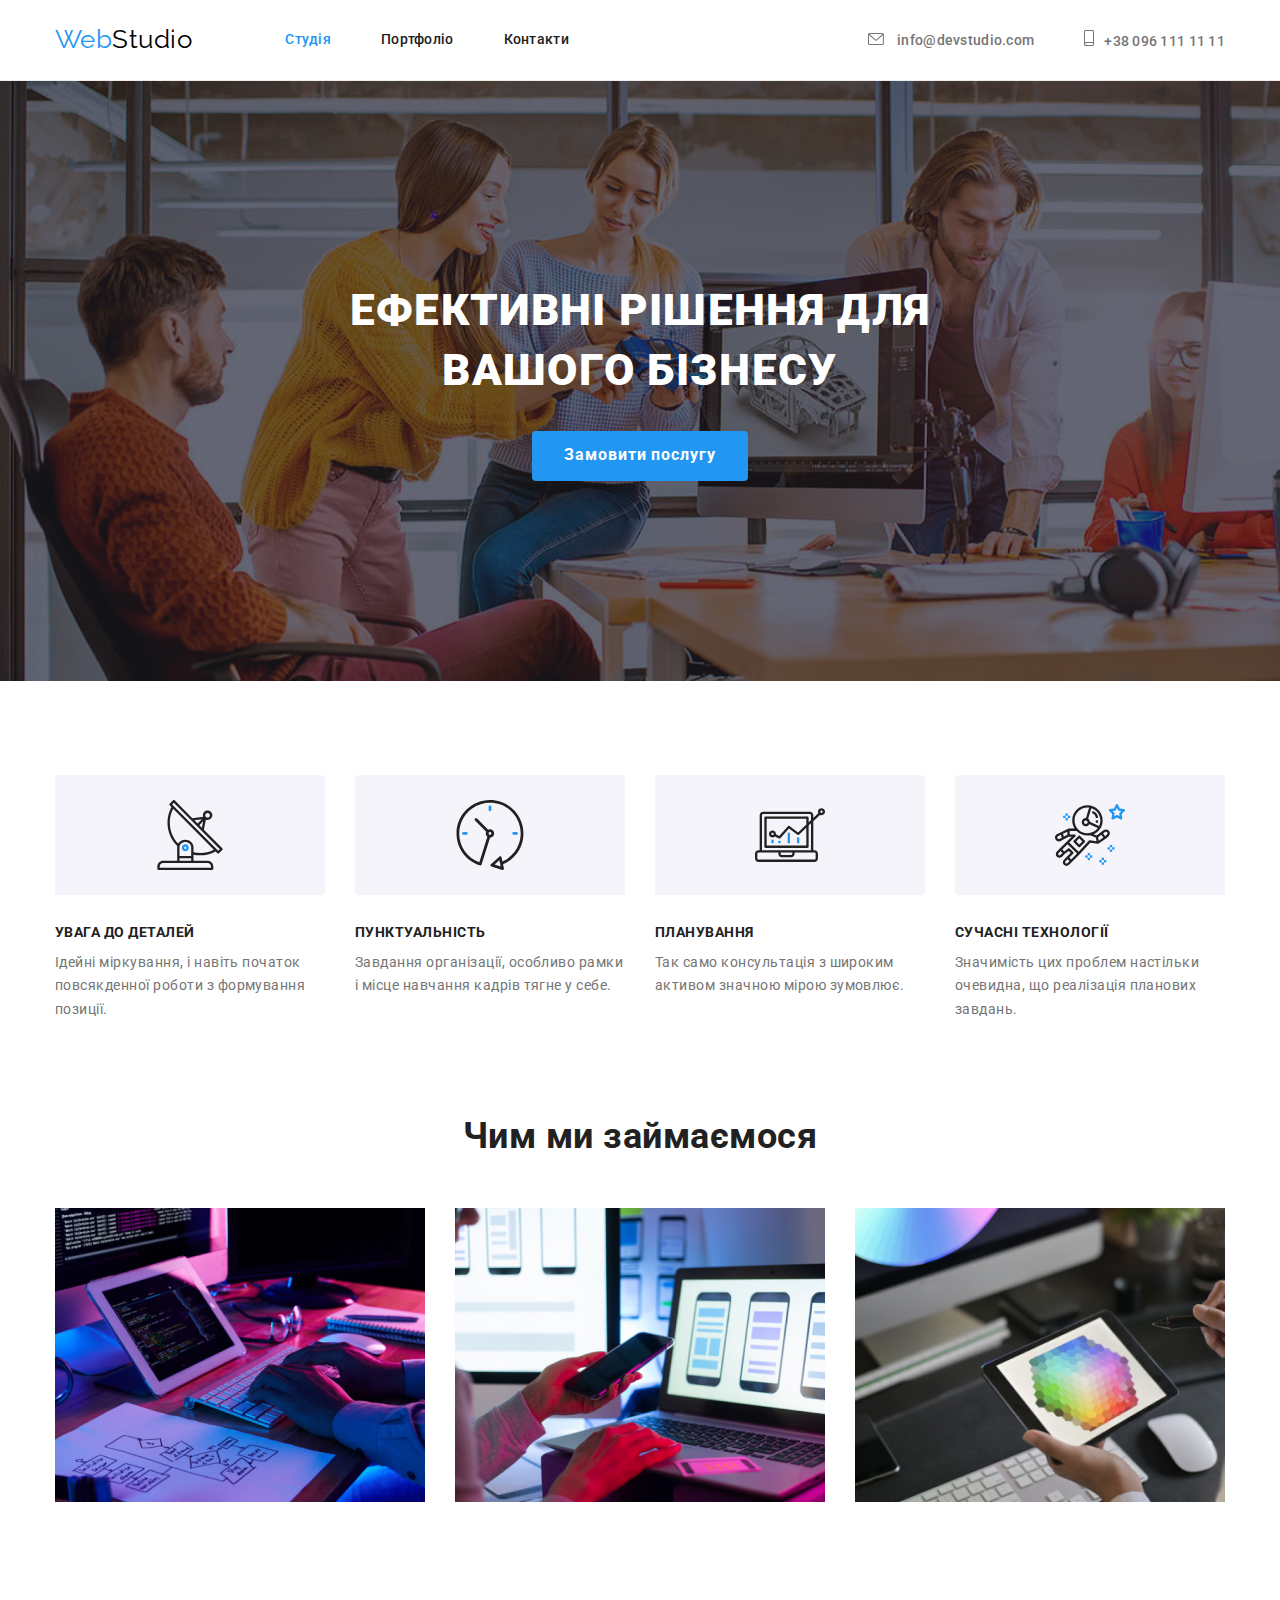
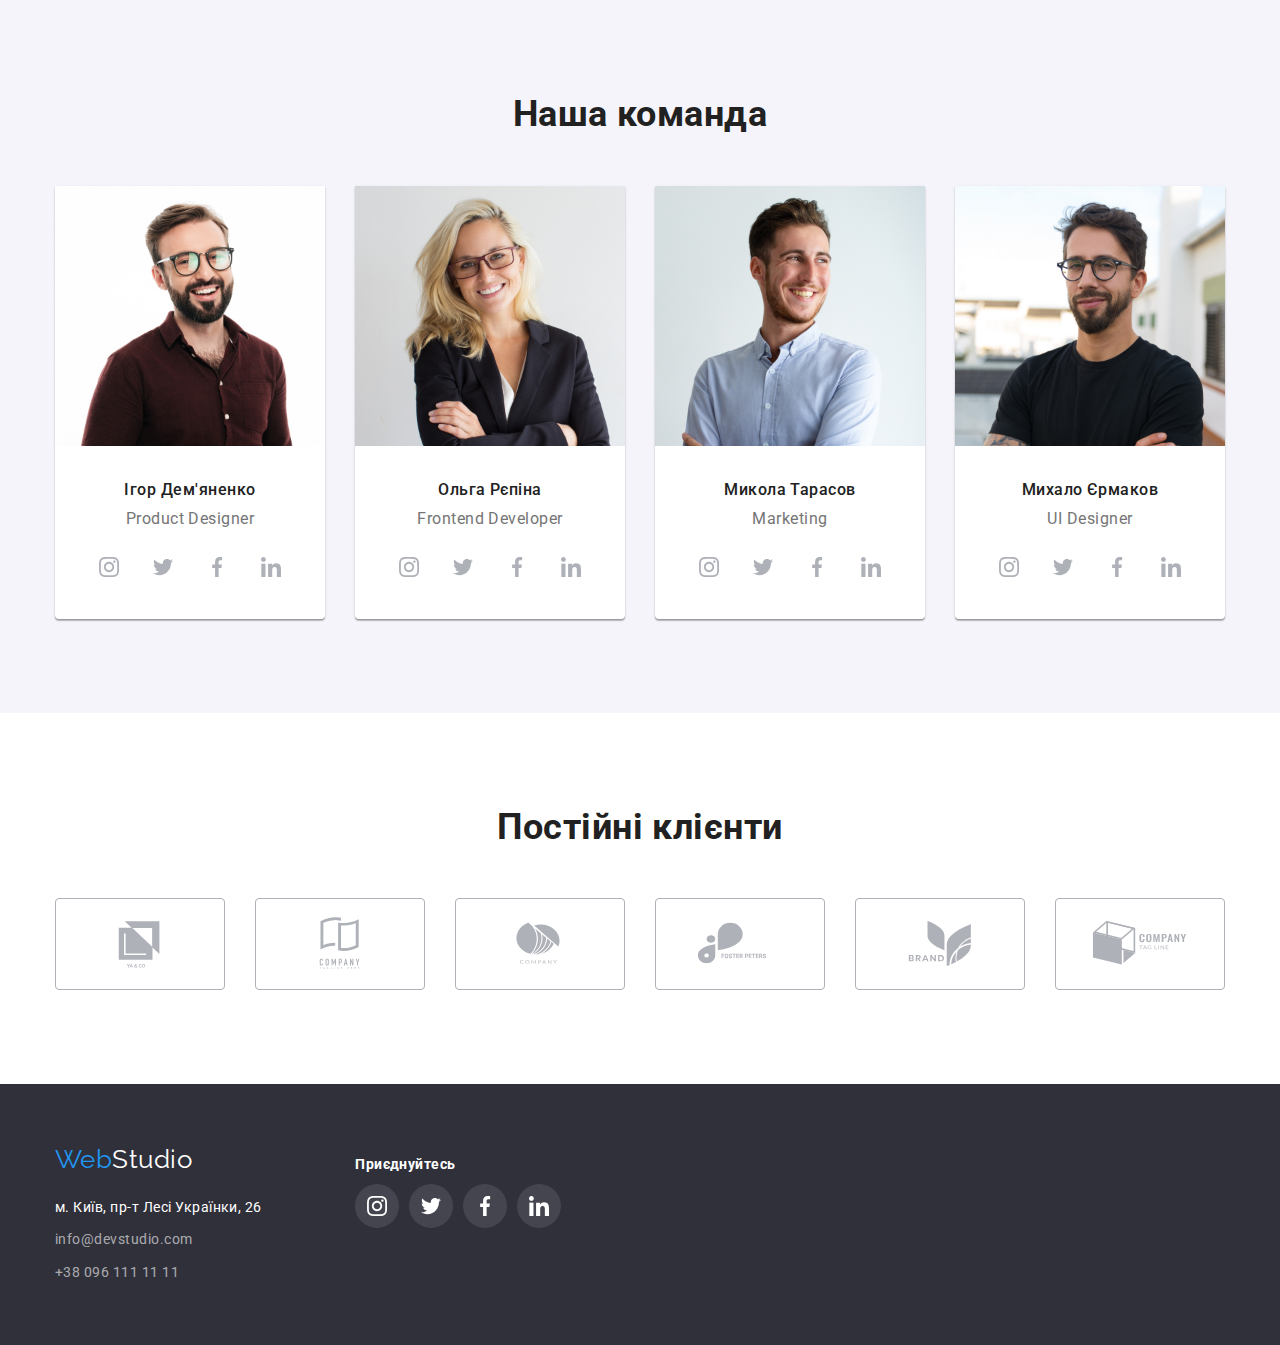
==== index.html @ cf9079a1 "1" ====
<!DOCTYPE html>
<html lang="uk">
  <head>
    <meta charset="UTF-8" />
    <meta http-equiv="X-UA-Compatible" content="IE=edge" />
    <meta name="viewport" content="width=device-width, initial-scale=1.0" />
    <title>Студія</title>
    <link
      href="https://fonts.googleapis.com/css2?family=Raleway:wght@700&family=Roboto:wght@400;500;700;900&display=swap"
      rel="stylesheet"
    />
    <link
      rel="stylesheet"
      href="https://cdnjs.cloudflare.com/ajax/libs/modern-normalize/1.1.0/modern-normalize.min.css"
    />
    <link rel="stylesheet" href="./css/styles.css" />
  </head>
  <body>
    <header class="header-page">
      <div class="container header">
        <nav class="menu-part">
          <a class="logo" href="/">Web<span class="logo-part">Studio</span></a>
          <!-- Меню навігації -->
          <ul class="menu list">
            <li class="item"><a class="link current" href="./index.html">Студія</a></li>
            <li class="item"><a class="link" href="./portfolio.html">Портфоліо</a></li>
            <li class="item"><a class="link" href="#contacts">Контакти</a></li>
          </ul>
        </nav>
        <!-- Контакти -->

        <ul class="contact list">
          <li class="item">
            <a class="link" href="mailto:info@devstudio.com">
              <svg class="icon icon-mail" width="16" height="12">
                <use xlink:href="./images/icons.svg#icon-mail"></use>
              </svg>
              info@devstudio.com</a
            >
          </li>
          <li class="item">
            <a class="link" href="tel:+380961111111"
              ><svg class="icon icon-phone" width="10" height="16">
                <use xlink:href="./images/icons.svg#icon-phone"></use></svg
              >+38 096 111 11 11</a
            >
          </li>
        </ul>
      </div>
    </header>

    <main>
      <!-- Шапка -->
      <section class="section hero">
        <div class="container">
          <h1 class="hero-title">Ефективні рішення для вашого бізнесу</h1>
          <button class="button-order" type="button">Замовити послугу</button>
        </div>
      </section>

      <!-- Особливості -->

      <section class="section features-section">
        <div class="container">
          <h2 class="section-title features-title hidden">Особливості</h2>
          <ul class="features list">
            <li class="item">
              <div class="decorative-icon">
                <svg class="icon icon-antenna" width="70" height="70">
                  <use xlink:href="./images/icons.svg#icon-antenna"></use>
                </svg>
              </div>
              <h3 class="title">Увага до деталей</h3>
              <p class="text">
                Ідейні міркування, i навіть початок повсякденної роботи з формування позиції.
              </p>
            </li>
            <li class="item">
              <div class="decorative-icon">
                <svg class="icon icon-clock" width="70" height="70">
                  <use xlink:href="./images/icons.svg#icon-clock" width="70" height="70"></use>
                </svg>
              </div>
              <h3 class="title">Пунктуальність</h3>
              <p class="text">
                Завдання організації, особливо рамки і місце навчання кадрів тягне у себе.
              </p>
            </li>
            <li class="item">
              <div class="decorative-icon">
                <svg class="icon icon-diagram" width="70" height="70">
                  <use xlink:href="./images/icons.svg#icon-diagram" width="70" height="70"></use>
                </svg>
              </div>
              <h3 class="title">Планування</h3>
              <p class="text">Так само консультація з широким активом значною мірою зумовлює.</p>
            </li>
            <li class="item">
              <div class="decorative-icon">
                <svg class="icon icon-astronaut" width="70" height="70">
                  <use xlink:href="./images/icons.svg#icon-astronaut" width="70" height="70"></use>
                </svg>
              </div>
              <h3 class="title">Сучасні технології</h3>
              <p class="text">
                Значимість цих проблем настільки очевидна, що реалізація планових завдань.
              </p>
            </li>
          </ul>
        </div>
      </section>

      <!-- Чим займаємося -->

      <section class="section">
        <div class="container">
          <h2 class="section-title work-title">Чим ми займаємося</h2>
          <ul class="work list">
            <li class="item">
              <img class="image" src="./images/img1.jpg" alt="Створення програм" width="370" />
            </li>
            <li class="item">
              <img class="image" src="./images/img2.jpg" alt="Мобільні додатки" width="370" />
            </li>
            <li class="item">
              <img class="image" src="./images/img3.jpg" alt="Дизайн" width="370" />
            </li>
          </ul>
        </div>
      </section>

      <!-- Наша команда -->

      <section class="section team-background">
        <div class="container">
          <h2 class="section-title team-title">Наша команда</h2>
          <ul class="team list">
            <li class="item">
              <img
                class="image"
                src="./images/product_designer.jpg"
                alt="Ігор Дем'яненко - Product Designer"
                width="270"
              />
              <h3 class="title">Ігор Дем'яненко</h3>
              <p class="text">Product Designer</p>
              <ul class="list socials">
                <li>
                  <a class="team-social-link" target="_blank" rel="noopener noreferrer" href="#"
                    ><svg class="icon icon-instagram" width="20" height="20">
                      <use
                        xlink:href="./images/icons.svg#icon-instagram"
                        width="20"
                        height="20"
                      ></use></svg
                  ></a>
                </li>
                <li>
                  <a class="team-social-link" target="_blank" rel="noopener noreferrer" href="#">
                    <svg class="icon icon-twitter" width="20" height="20">
                      <use
                        xlink:href="./images/icons.svg#icon-twitter"
                        width="20"
                        height="20"
                      ></use></svg
                  ></a>
                </li>
                <li>
                  <a class="team-social-link" target="_blank" rel="noopener noreferrer" href="#"
                    ><svg class="icon icon-facebook" width="20" height="20">
                      <use
                        xlink:href="./images/icons.svg#icon-facebook"
                        width="20"
                        height="20"
                      ></use>
                    </svg>
                  </a>
                </li>
                <li>
                  <a class="team-social-link" target="_blank" rel="noopener noreferrer" href="#"
                    ><svg class="icon icon-linkedin" width="20" height="20">
                      <use
                        xlink:href="./images/icons.svg#icon-linkedin"
                        width="20"
                        height="20"
                      ></use>
                    </svg>
                  </a>
                </li>
              </ul>
            </li>
            <li class="item">
              <img
                class="image"
                src="./images/frontend_developer.jpg"
                alt="Ольга Рєпіна - Frontend Developer"
                width="270"
              />
              <h3 class="title">Ольга Рєпіна</h3>
              <p class="text">Frontend Developer</p>
              <ul class="list socials">
                <li>
                  <a class="team-social-link" target="_blank" rel="noopener noreferrer" href="#"
                    ><svg class="icon icon-instagram" width="20" height="20">
                      <use
                        xlink:href="./images/icons.svg#icon-instagram"
                        width="20"
                        height="20"
                      ></use></svg
                  ></a>
                </li>
                <li>
                  <a class="team-social-link" target="_blank" rel="noopener noreferrer" href="#">
                    <svg class="icon icon-twitter" width="20" height="20">
                      <use
                        xlink:href="./images/icons.svg#icon-twitter"
                        width="20"
                        height="20"
                      ></use></svg
                  ></a>
                </li>
                <li>
                  <a class="team-social-link" target="_blank" rel="noopener noreferrer" href="#"
                    ><svg class="icon icon-facebook" width="20" height="20">
                      <use
                        xlink:href="./images/icons.svg#icon-facebook"
                        width="20"
                        height="20"
                      ></use>
                    </svg>
                  </a>
                </li>
                <li>
                  <a class="team-social-link" target="_blank" rel="noopener noreferrer" href="#"
                    ><svg class="icon icon-linkedin" width="20" height="20">
                      <use
                        xlink:href="./images/icons.svg#icon-linkedin"
                        width="20"
                        height="20"
                      ></use>
                    </svg>
                  </a>
                </li>
              </ul>
            </li>
            <li class="item">
              <img
                class="image"
                src="./images/marketing.jpg"
                alt="Микола Тарасов - Marketing"
                width="270"
              />
              <h3 class="title">Микола Тарасов</h3>
              <p class="text">Marketing</p>
              <ul class="list socials">
                <li>
                  <a class="team-social-link" target="_blank" rel="noopener noreferrer" href="#"
                    ><svg class="icon icon-instagram" width="20" height="20">
                      <use
                        xlink:href="./images/icons.svg#icon-instagram"
                        width="20"
                        height="20"
                      ></use></svg
                  ></a>
                </li>
                <li>
                  <a class="team-social-link" target="_blank" rel="noopener noreferrer" href="#">
                    <svg class="icon icon-twitter" width="20" height="20">
                      <use
                        xlink:href="./images/icons.svg#icon-twitter"
                        width="20"
                        height="20"
                      ></use></svg
                  ></a>
                </li>
                <li>
                  <a class="team-social-link" target="_blank" rel="noopener noreferrer" href="#"
                    ><svg class="icon icon-facebook" width="20" height="20">
                      <use
                        xlink:href="./images/icons.svg#icon-facebook"
                        width="20"
                        height="20"
                      ></use>
                    </svg>
                  </a>
                </li>
                <li>
                  <a class="team-social-link" target="_blank" rel="noopener noreferrer" href="#"
                    ><svg class="icon icon-linkedin" width="20" height="20">
                      <use
                        xlink:href="./images/icons.svg#icon-linkedin"
                        width="20"
                        height="20"
                      ></use>
                    </svg>
                  </a>
                </li>
              </ul>
            </li>
            <li class="item">
              <img
                class="image"
                src="./images/ui_designer.jpg"
                alt="Михало Єрмаков - UI Designer"
                width="270"
              />
              <h3 class="title">Михало Єрмаков</h3>
              <p class="text">UI Designer</p>
              <ul class="list socials">
                <li>
                  <a class="team-social-link" target="_blank" rel="noopener noreferrer" href="#"
                    ><svg class="icon icon-instagram" width="20" height="20">
                      <use
                        xlink:href="./images/icons.svg#icon-instagram"
                        width="20"
                        height="20"
                      ></use></svg
                  ></a>
                </li>
                <li>
                  <a class="team-social-link" target="_blank" rel="noopener noreferrer" href="#">
                    <svg class="icon icon-twitter" width="20" height="20">
                      <use
                        xlink:href="./images/icons.svg#icon-twitter"
                        width="20"
                        height="20"
                      ></use></svg
                  ></a>
                </li>
                <li>
                  <a class="team-social-link" target="_blank" rel="noopener noreferrer" href="#"
                    ><svg class="icon icon-facebook" width="20" height="20">
                      <use
                        xlink:href="./images/icons.svg#icon-facebook"
                        width="20"
                        height="20"
                      ></use>
                    </svg>
                  </a>
                </li>
                <li>
                  <a class="team-social-link" target="_blank" rel="noopener noreferrer" href="#"
                    ><svg class="icon icon-linkedin" width="20" height="20">
                      <use
                        xlink:href="./images/icons.svg#icon-linkedin"
                        width="20"
                        height="20"
                      ></use>
                    </svg>
                  </a>
                </li>
              </ul>
            </li>
          </ul>
        </div>
      </section>

      <!-- Постійні клієнти -->
      <section class="section">
        <div class="container">
          <h2 class="section-title customers">Постійні клієнти</h2>
          <ul class="customers-list list">
            <li>
              <a class="customers-link" target="_blank" rel="noopener noreferrer" href="#"
                ><svg class="icon icon-client1" width="106" height="60">
                  <use xlink:href="./images/icons.svg#icon-client1"></use></svg
              ></a>
            </li>
            <li>
              <a class="customers-link" target="_blank" rel="noopener noreferrer" href="#"
                ><svg class="icon icon-client2" width="106" height="60">
                  <use xlink:href="./images/icons.svg#icon-client2"></use></svg
              ></a>
            </li>
            <li>
              <a class="customers-link" target="_blank" rel="noopener noreferrer" href="#"
                ><svg class="icon icon-client3" width="106" height="60">
                  <use xlink:href="./images/icons.svg#icon-client3"></use></svg
              ></a>
            </li>
            <li>
              <a class="customers-link" target="_blank" rel="noopener noreferrer" href="#"
                ><svg class="icon icon-client4" width="106" height="60">
                  <use xlink:href="./images/icons.svg#icon-client4"></use></svg
              ></a>
            </li>
            <li>
              <a class="customers-link" target="_blank" rel="noopener noreferrer" href="#"
                ><svg class="icon icon-client5" width="106" height="60">
                  <use xlink:href="./images/icons.svg#icon-client5"></use></svg
              ></a>
            </li>
            <li>
              <a class="customers-link" target="_blank" rel="noopener noreferrer" href="#"
                ><svg class="icon icon-client6" width="106" height="60">
                  <use xlink:href="./images/icons.svg#icon-client6"></use></svg
              ></a>
            </li>
          </ul>
        </div>
      </section>
    </main>

    <!-- Підвал -->
    <footer class="footer">
      <div class="container">
        <div id="contacts">
          <a class="logo" href="/">Web<span class="logo-part">Studio</span></a>
          <address class="addres">
            <a
              class="addres-link"
              href="https://www.google.com/maps/place/%D0%B1%D1%83%D0%BB%D1%8C%D0%B2%D0%B0%D1%80+%D0%9B%D0%B5%D1%81%D1%96+%D0%A3%D0%BA%D1%80%D0%B0%D1%97%D0%BD%D0%BA%D0%B8,+26,+%D0%9A%D0%B8%D1%97%D0%B2,+02000/@50.427058,30.5351338,18.25z/data=!4m5!3m4!1s0x40d4cf0e033ecbe9:0x57a4dffefec77da0!8m2!3d50.4265807!4d30.5383858"
              target="_blank"
              rel="noopener noreferrer"
              >м. Київ, пр-т Лесі Українки, 26</a
            >
            <!-- Контакти -->
            <ul class="contact-footer list">
              <li class="item">
                <a class="link" target="_blank" rel="noopener noreferrer" href="mailto:info@devstudio.com">info@devstudio.com</a>
              </li>
              <li class="item"><a class="link" href="tel:+380961111111">+38 096 111 11 11</a></li>
            </ul>
          </address>
        </div>
        <div class="social">
          <h2 class="social-title">Приєднуйтесь</h2>
          <ul class="list socials">
            <li>
              <a class="footer-social-link" target="_blank" rel="noopener noreferrer" href="#"
                ><svg class="icon icon-instagram" width="20" height="20">
                  <use
                    xlink:href="./images/icons.svg#icon-instagram"
                    width="20"
                    height="20"
                  ></use></svg
              ></a>
            </li>
            <li>
              <a class="footer-social-link" target="_blank" rel="noopener noreferrer" href="#">
                <svg class="icon icon-twitter" width="20" height="20">
                  <use
                    xlink:href="./images/icons.svg#icon-twitter"
                    width="20"
                    height="20"
                  ></use></svg
              ></a>
            </li>
            <li>
              <a class="footer-social-link" target="_blank" rel="noopener noreferrer" href="#"
                ><svg class="icon icon-facebook" width="20" height="20">
                  <use xlink:href="./images/icons.svg#icon-facebook" width="20" height="20"></use>
                </svg>
              </a>
            </li>
            <li>
              <a class="footer-social-link" target="_blank" rel="noopener noreferrer" href="#"
                ><svg class="icon icon-linkedin" width="20" height="20">
                  <use xlink:href="./images/icons.svg#icon-linkedin" width="20" height="20"></use>
                </svg>
              </a>
            </li>
          </ul>
        </div>
      </div>
    </footer>
  </body>
</html>
---- css/styles.css ----
:root{ 
    --basic-color: #212121;
    --title-text-color: #757575;
    --accent-color: #2196F3;
    
    --background-footer-color: #2F303A ;
} 

body{
    background-color: #FFFFFF;
    color: var(--basic-color);

    font-family: 'Roboto', sans-serif;
    letter-spacing: 0.03em;
}

.icon {
    fill: currentColor;
}

.hidden{
    position: absolute;
    width: 1px;
    height: 1px;
    margin: -1px;
    border: 0;
    padding: 0;
    
    white-space: nowrap;
    clip-path: inset(100%);
    clip: rect(0 0 0 0);
    overflow: hidden;
}

.section{
    padding-top: 94px;
    padding-bottom: 94px;
}


.list{
    padding: 0;
    margin: 0;
    list-style: none;

}
.container {
    margin-left: auto;
    margin-right: auto;
    max-width: 1200px;
    padding-left: 15px;
    padding-right: 15px;
}

.menu-part{
    display: flex;
    align-items: center;
} 

.header-page{
    border-bottom: 1px solid #ECECEC;
}

.header{
    display: flex;
    align-items: center;
    justify-content: center;
} 

.logo{
    color: var(--accent-color);
    margin-right: 93px;
   
    font-size: 26px;
    text-decoration: none;
    font-family: 'Raleway', sans-serif; 
    line-height: 1.2;
 
}
.logo-part{
    /* margin-right: 93px; */
    color: #000000;
    text-decoration: none;
    

}
.menu{
    display: flex;
}

.menu .item:not(:last-child){
    margin-right: 50px;
}

.link{
    text-decoration: none;
    color: var(--basic-color);
}
.menu .link{
    display: block;
    padding-top: 32px;
    padding-bottom: 32px;

    color: var(--basic-color);
    text-decoration: none;
    font-weight: 500;
    font-size: 14px;
    line-height: 1.14;
    letter-spacing: 0.02em;
   
}
.menu .link:hover,
.menu .link:focus{
    color: var(--accent-color);
}
.menu .link.current{
    color: var(--accent-color);
}

.contact {
    display: flex;
    margin-left: auto;
    align-items: center;
}

.contact .item:not(:last-child) {
    margin-right: 50px;
}

.contact .link{
    color: var(--title-text-color);
    text-decoration: none;
    font-weight: 500;
    font-size: 14px;
    line-height: 1.14;
    letter-spacing: 0.02em;
}

.contact .link:hover,
.contact .link:focus{
    color: var(--accent-color);
    text-decoration: none;
}

.icon-phone{
    margin-right: 10px;
}

.icon-mail{
    margin-right: 10px;
}
/* Шапка */



.hero{
    max-width: 1600px;
    margin-left: auto;
    margin-right: auto;
    padding: 200px 0;

    
    background-image:linear-gradient(to bottom, rgba(47, 48, 58, 0.4), rgba(47, 48, 58, 0.4)),url(../images/background.jpg);
    background-size:cover;
    
  
}

.hero-title{
    margin-top: 0;
    margin-bottom: 30px;
    margin-left: auto;
    margin-right: auto;
    max-width: 670px;
  
    color: #FFFFFF;
    font-weight: 900;
    font-size: 44px;
    line-height: 1.36;
    text-align: center;
    letter-spacing: 0.03em;
    text-transform: uppercase;
}

.button-order{
   display: block;
    min-width: 216px;
    min-height: 50px;
    border-radius: 4px;
    border-color: transparent;
    margin: auto;

    color: #FFFFFF;
    background-color: var(--accent-color);
    cursor: pointer;

    font-weight: 700;
    font-size: 16px;
    line-height: 1.9;  
    letter-spacing: 0.06em;
    
}
/* Особливості */
.features {
    display: flex;
}
.features-section{
    padding-bottom: 0;
}

.decorative-icon{
    display: flex;
    background-color: #F5F4FA;
    width: 270px;
    height: 120px;
    border-radius: 4px;
    margin-bottom: 30px;
   justify-content: center;
   align-items: center;
    
}


.features .item:not(:last-child){
  
    margin-right: 30px;
}
.section .section-title{
    margin-bottom: 50px;
    margin-top: 0;

    font-weight: 700;
    font-size: 36px;
    line-height: 1.16;
    text-align: center;
}


.features .title{
    margin-top: 0;
    margin-bottom: 10px;

    font-weight: 700;
    font-size: 14px;
    line-height: 1.14;
    text-transform: uppercase;

}

.features-section .item{
    width: 270px;
}

.features .text{
    margin-top: 0;
    margin-bottom: 0;

    color: var(--title-text-color);
    font-size: 14px;
    line-height: 1.7;
    
}

/* Чим займаємося */
.work {
    display: flex;
}

.work-title {
    margin-bottom: 50px;
}

.work .item:not(:last-child){
    margin-right: 30px;
}
/* Наша команда */
.team {
    display: flex;
}
.team-background{
    background-color: #F5F4FA;
}

.team .item:not(:last-child){
    margin-right: 30px;
}

.team .item{
    background-color: #FFFFFF;
    padding-bottom: 30px;

    box-shadow: 0px 1px 3px rgba(0, 0, 0, 0.12), 0px 1px 1px rgba(0, 0, 0, 0.14), 0px 2px 1px rgba(0, 0, 0, 0.2);
    border-radius: 0px 0px 4px 4px;

}


.team .image{
    margin-bottom: 30px;  
}

    
.team .title{
    font-weight: 500;
    font-size: 16px;
    line-height: 1.2;
    margin-top: 0em;
    margin-bottom: 10px;
    text-align: center;
}

.team .text{
    color: var(--title-text-color);

    font-size:16px;
    line-height: 1.2;
    
    margin-top: 0;
    margin-bottom: 16px;
    text-align: center;
}
.team-social-link{
    display: flex;
    justify-content: center;
    align-items: center;
    

    color: #AFB1B8;
    width: 44px;
    height: 44px;
    border-radius: 50%;
}

.team-social-link:hover,
.team-social-link:focus{
    color: #FFFFFF;
    background-color: #2196F3;
}

.socials{
    display: flex;
    gap: 10px;
    justify-content: center;
    
}

.customers-list{
    display: flex;
    gap: 30px;
}

.customers-link{
    display: flex;
    justify-content: center;
    align-items: center;
    color: #AFB1B8;
    width: 170px;
    height: 92px;
    border: 1px solid #AFB1B8;
    border-radius: 4px;
}

.customers-link:hover,
.customers-link:focus{
   color: var(--accent-color);
   border-color: var(--accent-color);
}
/* Підвал */
.footer{
    background-color: var(--background-footer-color);
    padding: 60px 0;
}
.footer .container{
    display: flex;
}
.footer .logo{
    display: inline-block;
    margin-bottom: 20px;
}

.footer .logo-part{
    color: #ffffff;
    text-decoration: none;
}

.addres-link{
    color: #ffffff;
    display: inline-block;
    margin-bottom: 9px;
    
    font-style: normal;
    text-decoration: none;
    font-size: 14px;
    line-height: 1.7;
}
.addres-link:hover,
.addres-link:focus{
    color: var(--accent-color);
    font-style: normal;
}
.contact-footer .link{
    color: rgba(255, 255, 255, 0.6);

    text-decoration: none;
    font-style: normal;
    font-size: 14px;
    line-height: 1.7;
}
.contact-footer .item:not(:last-child){
margin-bottom: 9px;
}


.contact-footer .link.link:hover,
.contact-footer .link.link:focus{
    color: var(--accent-color);
    font-style: normal;
}

.footer-social-link{
    color: #FFFFFF;
}
.social{
    margin-left: 70px;
}
.social-title{
    color: #FFFFFF;

    font-weight: 700;
    font-size: 14px;
    line-height: 16px;
    letter-spacing: 0.03em;
}

.footer-social-link{
    display: flex;
    justify-content: center;
    align-items: center;
    color: #FFFFFF;

    width: 44px;
    height: 44px;
    border-radius: 50%;
    background-color: rgba(255, 255, 255, 0.1);
}
.footer-social-link:hover,
.footer-social-link:focus{
    background-color: var(--accent-color);
}

/* portfolio.html */

/* Фільтр */

 .portfolio .img{
    display: block;
 }

.signature{
    padding: 20px 24px;
    border-left: 1px solid #EEEEEE;
    border-right: 1px solid #EEEEEE;
    border-bottom: 1px solid #EEEEEE;
}

.filter {
    display: flex;
    justify-content: center;
    margin-bottom: 34px;
}

.filter .item.item:not(:last-child){
    margin-right: 8px;
}

.button {
    border: transparent;

    color: #212121;
    background-color: #F5F4FA;
    cursor: pointer;
    padding: 6px 22px;
    
    border: transparent;
    border-radius: 4px;
    font-weight: 500;
    font-size: 16px;
    line-height: 1.6;
    letter-spacing: 0.03em
}


.button:hover,
.button:focus {
    border: transparent;
    border-radius: 4px;
    color: #FFFFFF;
    background-color: #2196F3;
    box-shadow: 0px 3px 1px rgba(0, 0, 0, 0.1), 
                0px 1px 2px rgba(0, 0, 0, 0.08),
                0px 2px 2px rgba(0, 0, 0, 0.12);
}
/* Портфоліо */
.portfolio{
    display: flex;
    flex-wrap: wrap;
    gap: 30px; 
    box-sizing: border-box;  
}
.portfolio .item:hover,
.portfolio .item:focus{
    box-shadow: 0px 1px 1px rgba(0, 0, 0, 0.12), 
                0px 4px 4px rgba(0, 0, 0, 0.06), 
                1px 4px 6px rgba(0, 0, 0, 0.16);

}

.portfolio .title{
    font-weight: 700;
    font-size: 18px;
    line-height: 2;
    margin-top: 20px;
    margin-bottom: 4px; 
    
}


.portfolio .text{
    color: var(--title-text-color);

    font-size: 16px;
    line-height: 1.8;
    margin: 0;
}
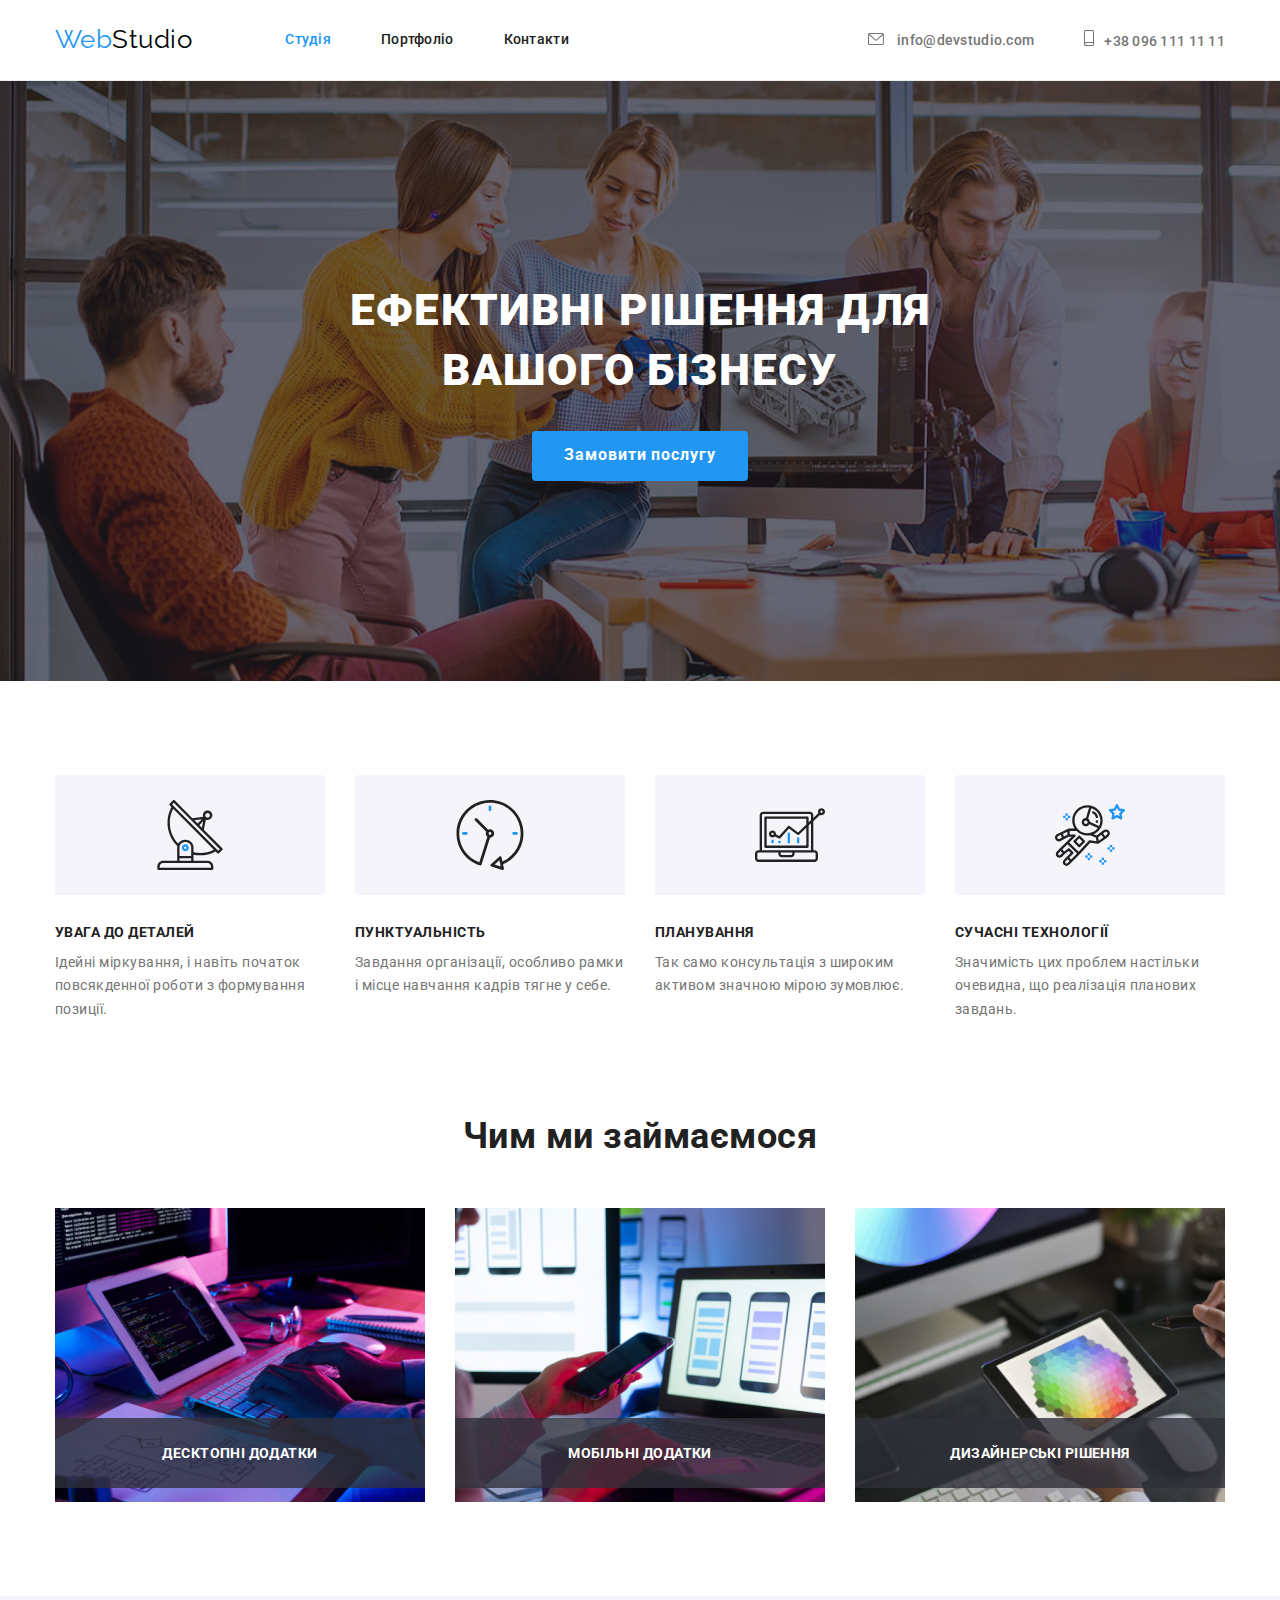
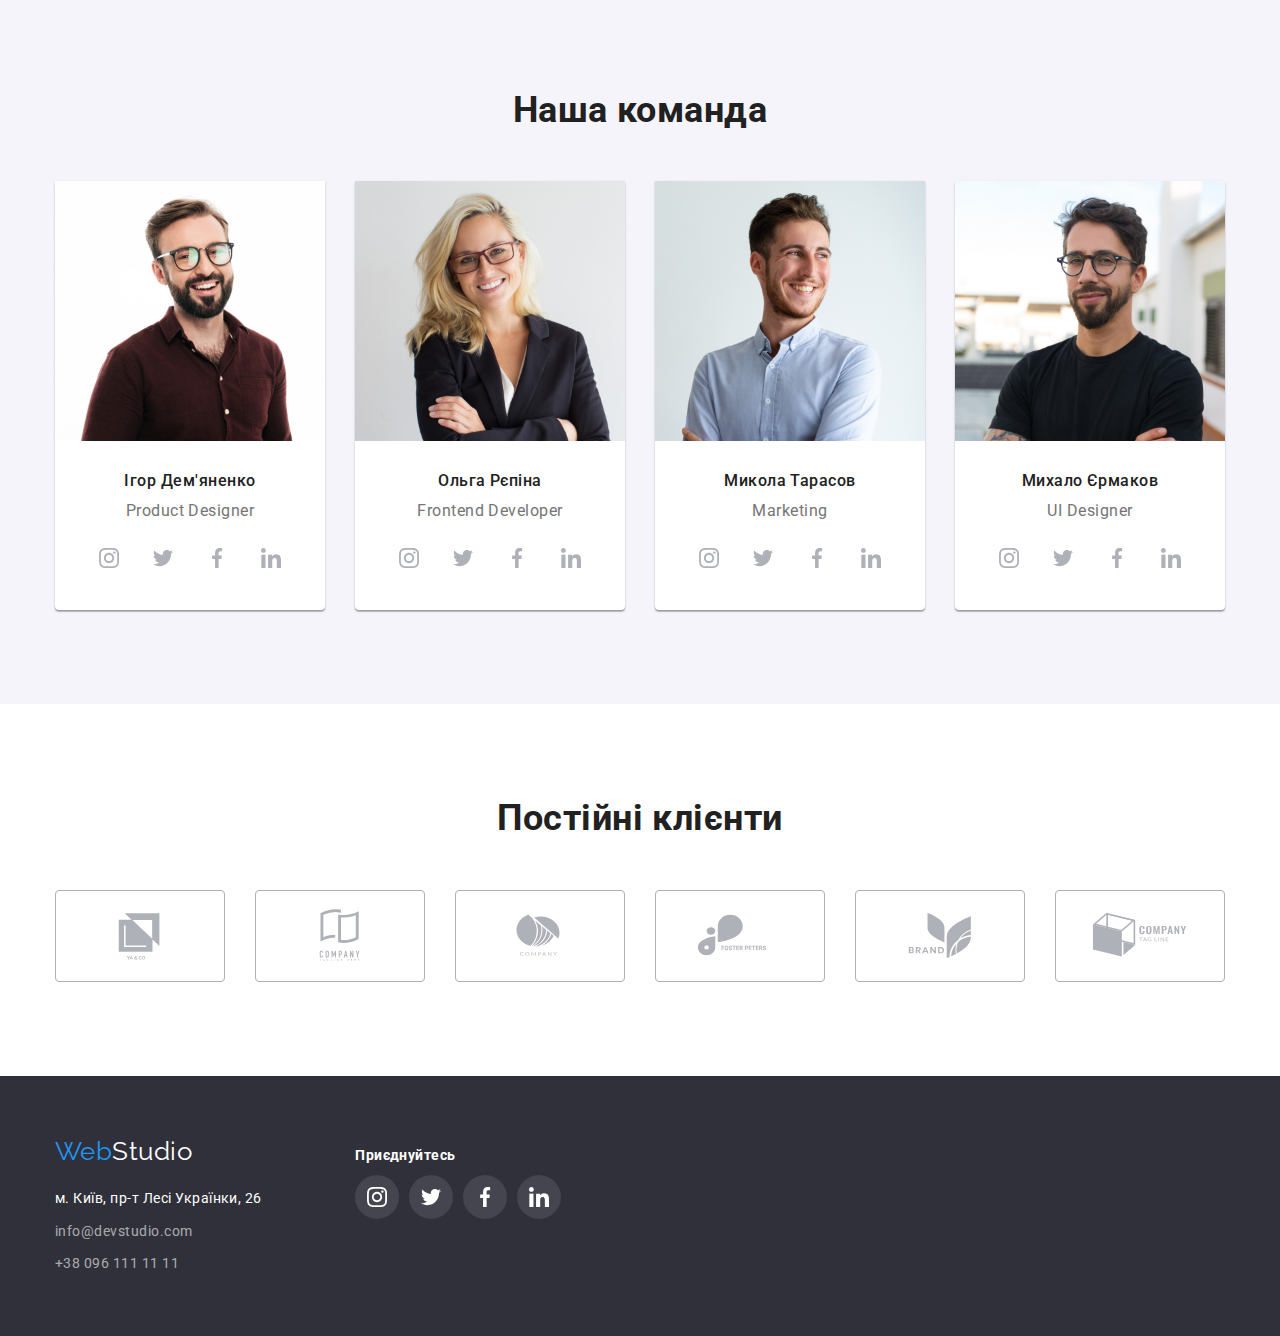
==== commit 35966782: "1" ====
--- a/index.html
+++ b/index.html
@@ -118,12 +118,15 @@
           <ul class="work list">
             <li class="item">
               <img class="image" src="./images/img1.jpg" alt="Створення програм" width="370" />
+              <p class="downtitle">Десктопні додатки</p>
             </li>
             <li class="item">
               <img class="image" src="./images/img2.jpg" alt="Мобільні додатки" width="370" />
+              <p class="downtitle">Мобільні додатки</p>
             </li>
             <li class="item">
               <img class="image" src="./images/img3.jpg" alt="Дизайн" width="370" />
+              <p class="downtitle">Дизайнерські рішення</p>
             </li>
           </ul>
         </div>
--- a/css/styles.css
+++ b/css/styles.css
@@ -269,7 +269,32 @@
 .work-title {
     margin-bottom: 50px;
 }
-
+.downtitle{
+    position: absolute;
+    left: 0;
+    bottom: 0;
+    background-color: rgba(47, 48, 58, 0.8);
+    width: 100%;
+    
+    padding: 27px 0;
+    font-weight: 700;
+    font-size: 14px;
+    line-height: 1.1428;
+    text-align: center;
+    letter-spacing: 0.03em;
+    text-transform: uppercase;
+    
+     color: #FFFFFF;
+}
+
+.work .item{
+    position: relative;
+    
+}
+
+img{
+    display: block;
+}
 .work .item:not(:last-child){
     margin-right: 30px;
 }
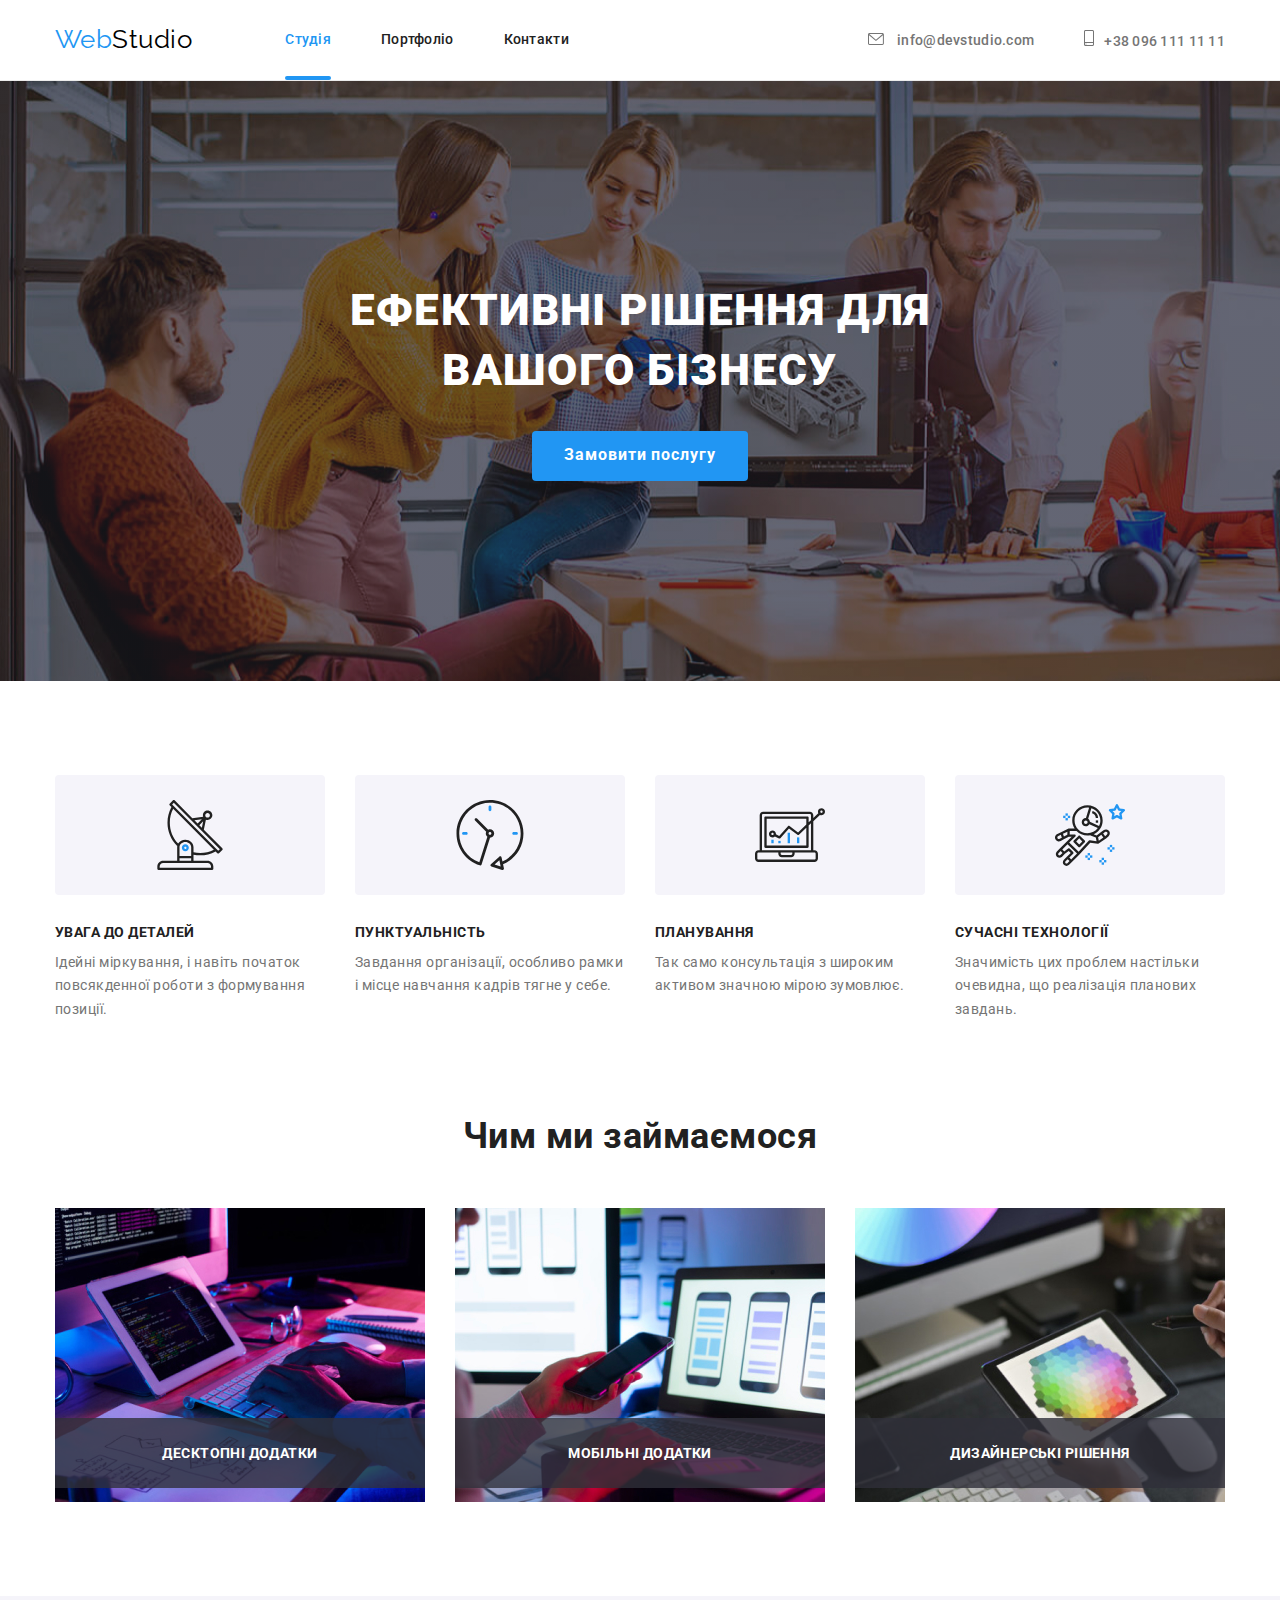
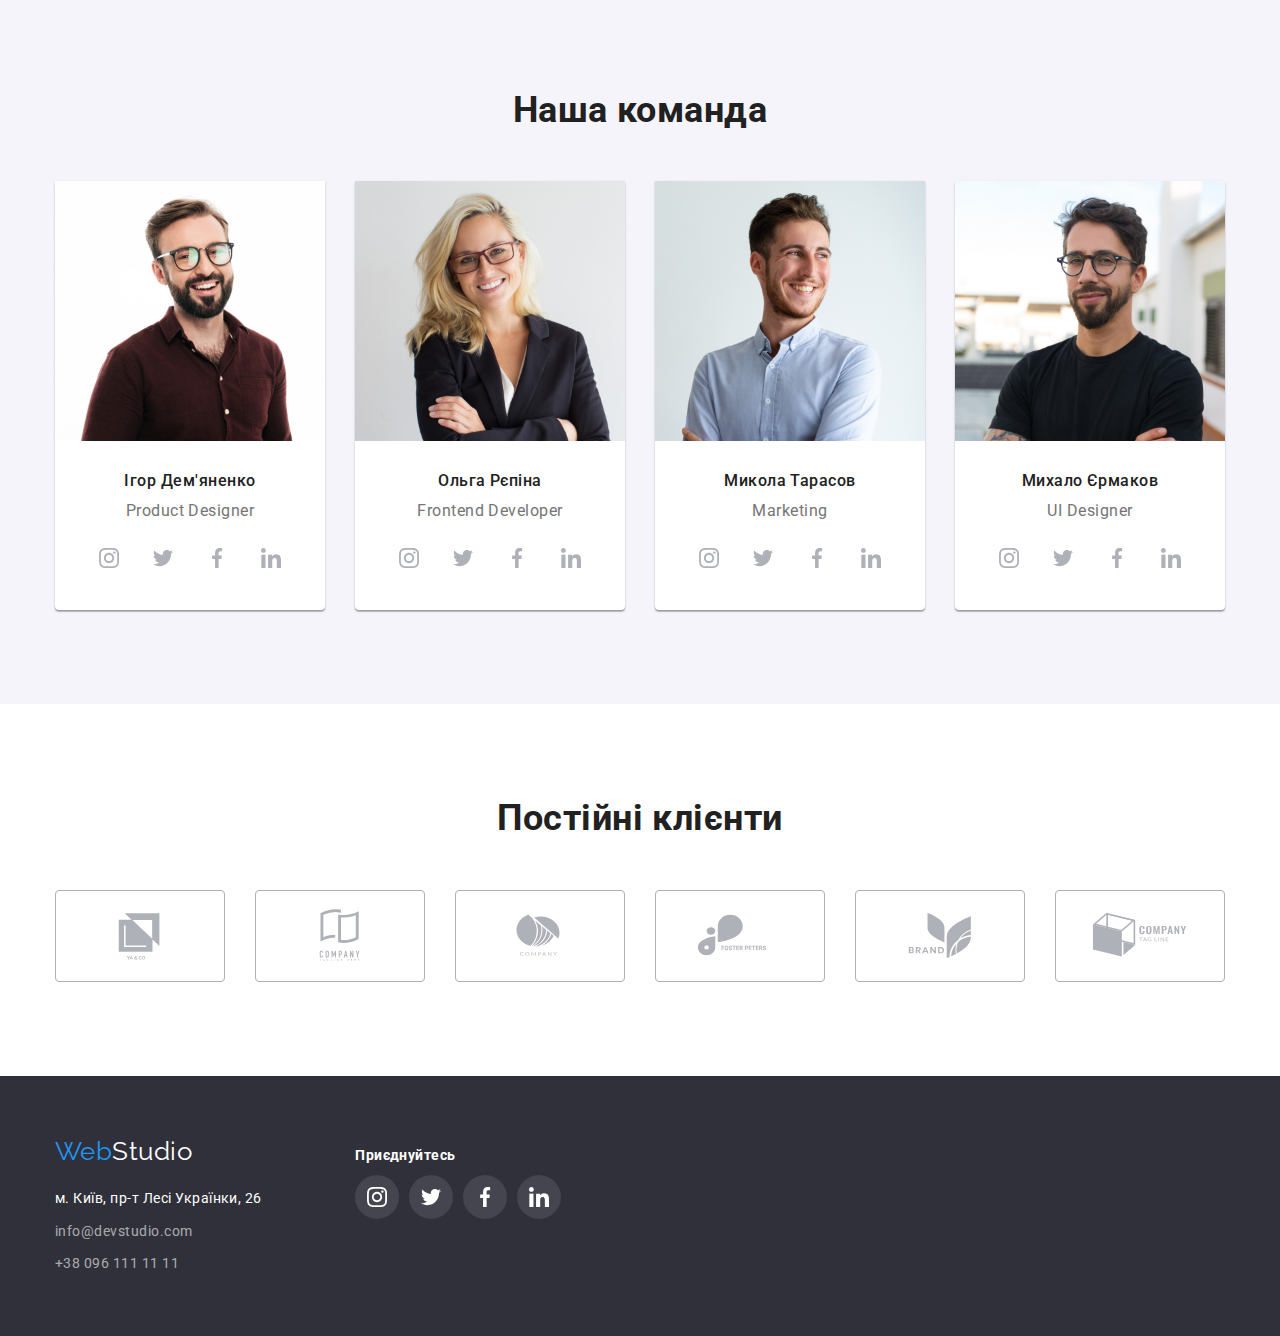
==== commit 854ff176: "1" ====
--- a/index.html
+++ b/index.html
@@ -18,12 +18,12 @@
   <body>
     <header class="header-page">
       <div class="container header">
-        <nav class="menu-part">
+        <nav class="nav">
           <a class="logo" href="/">Web<span class="logo-part">Studio</span></a>
           <!-- Меню навігації -->
           <ul class="menu list">
             <li class="item"><a class="link current" href="./index.html">Студія</a></li>
-            <li class="item"><a class="link" href="./portfolio.html">Портфоліо</a></li>
+            <li class="item"><a class="link " href="./portfolio.html">Портфоліо</a></li>
             <li class="item"><a class="link" href="#contacts">Контакти</a></li>
           </ul>
         </nav>
@@ -356,6 +356,8 @@
             </li>
           </ul>
         </div>
+
+       
       </section>
 
       <!-- Постійні клієнти -->
@@ -402,6 +404,13 @@
           </ul>
         </div>
       </section>
+           <!-- </div>
+             <div class="modal">
+      <div class="modal-window">
+        <button class="close-button" type="button"></button>
+        <form action="#"></form>
+      </div>
+     </div> -->
     </main>
 
     <!-- Підвал -->
--- a/css/styles.css
+++ b/css/styles.css
@@ -14,6 +14,9 @@
     letter-spacing: 0.03em;
 }
 
+img{
+    display: block;
+}
 .icon {
     fill: currentColor;
 }
@@ -52,11 +55,20 @@
     padding-right: 15px;
 }
 
-.menu-part{
+.nav{
     display: flex;
     align-items: center;
 } 
-
+.link.current::after{
+    position: absolute;
+    content: "";
+    display: block;
+    bottom: 0;
+    width: 100%;
+    height: 4px;
+    border-radius: 2px;
+    background-color: var(--accent-color);
+}
 .header-page{
     border-bottom: 1px solid #ECECEC;
 }
@@ -97,9 +109,13 @@
     color: var(--basic-color);
 }
 .menu .link{
+    position: relative;
     display: block;
+    
     padding-top: 32px;
     padding-bottom: 32px;
+    
+    
 
     color: var(--basic-color);
     text-decoration: none;
@@ -290,11 +306,9 @@
 .work .item{
     position: relative;
     
-}
-
-img{
-    display: block;
-}
+    
+}
+
 .work .item:not(:last-child){
     margin-right: 30px;
 }
@@ -536,8 +550,12 @@
 .portfolio .item:focus{
     box-shadow: 0px 1px 1px rgba(0, 0, 0, 0.12), 
                 0px 4px 4px rgba(0, 0, 0, 0.06), 
-                1px 4px 6px rgba(0, 0, 0, 0.16);
-
+                1px 4px 6px rgba(0, 0, 0, 0.16);            
+}
+
+.portfolio .link:hover .portfolio-downtitle,
+.portfolio .link:focus .portfolio-downtitle{
+    transform: translateY(0);
 }
 
 .portfolio .title{
@@ -545,10 +563,39 @@
     font-size: 18px;
     line-height: 2;
     margin-top: 20px;
-    margin-bottom: 4px; 
-    
-}
-
+    margin-bottom: 4px;    
+}
+
+.portfolio-downtitle-block{
+    position: relative;
+    overflow: hidden;
+}
+
+.portfolio-downtitle{
+    display: block;
+    position: absolute;
+    top: 0;
+    left: 0;
+    height: 100%;
+    width: 100%;
+    padding: 63px 24px;
+    margin: 0;
+    
+    font-size: 18px;
+    line-height: 1.56;
+    letter-spacing: 0.03em;
+    background-color: rgba(33, 150, 243, 0.9);
+    color: #FFFFFF;
+    transition: transform 250ms cubic-bezier(0.4, 0, 0.2, 1);
+
+    transform: translateY(101%);
+   
+}
+
+.portfolio .item{
+    display: block;
+}
+    
 
 .portfolio .text{
     color: var(--title-text-color);
@@ -558,3 +605,41 @@
     margin: 0;
 }
 
+.modal{
+    
+    display: flex;
+    justify-content: center;
+    align-items: center;
+
+    position: fixed;
+    z-index: 999;
+    left: 0;
+    top: 0;
+        
+    background-color: rgba(0, 0, 0, 0.2);
+    width: 100%;
+    height: 100%;
+    display: flex;
+    justify-content: center;
+    align-items: center;
+}
+
+.modal-window{
+display: flex;
+width: 528px;
+height: 581px;
+background-color: #FFFFFF;
+justify-content: end;
+align-items: flex-start;
+}
+
+.close-button{
+
+width: 30px;
+height: 30px;
+border-radius: 50%; 
+border:1px solid rgba(0, 0, 0, 0.1);
+
+margin-top: 8px;
+margin-right: 8px;
+}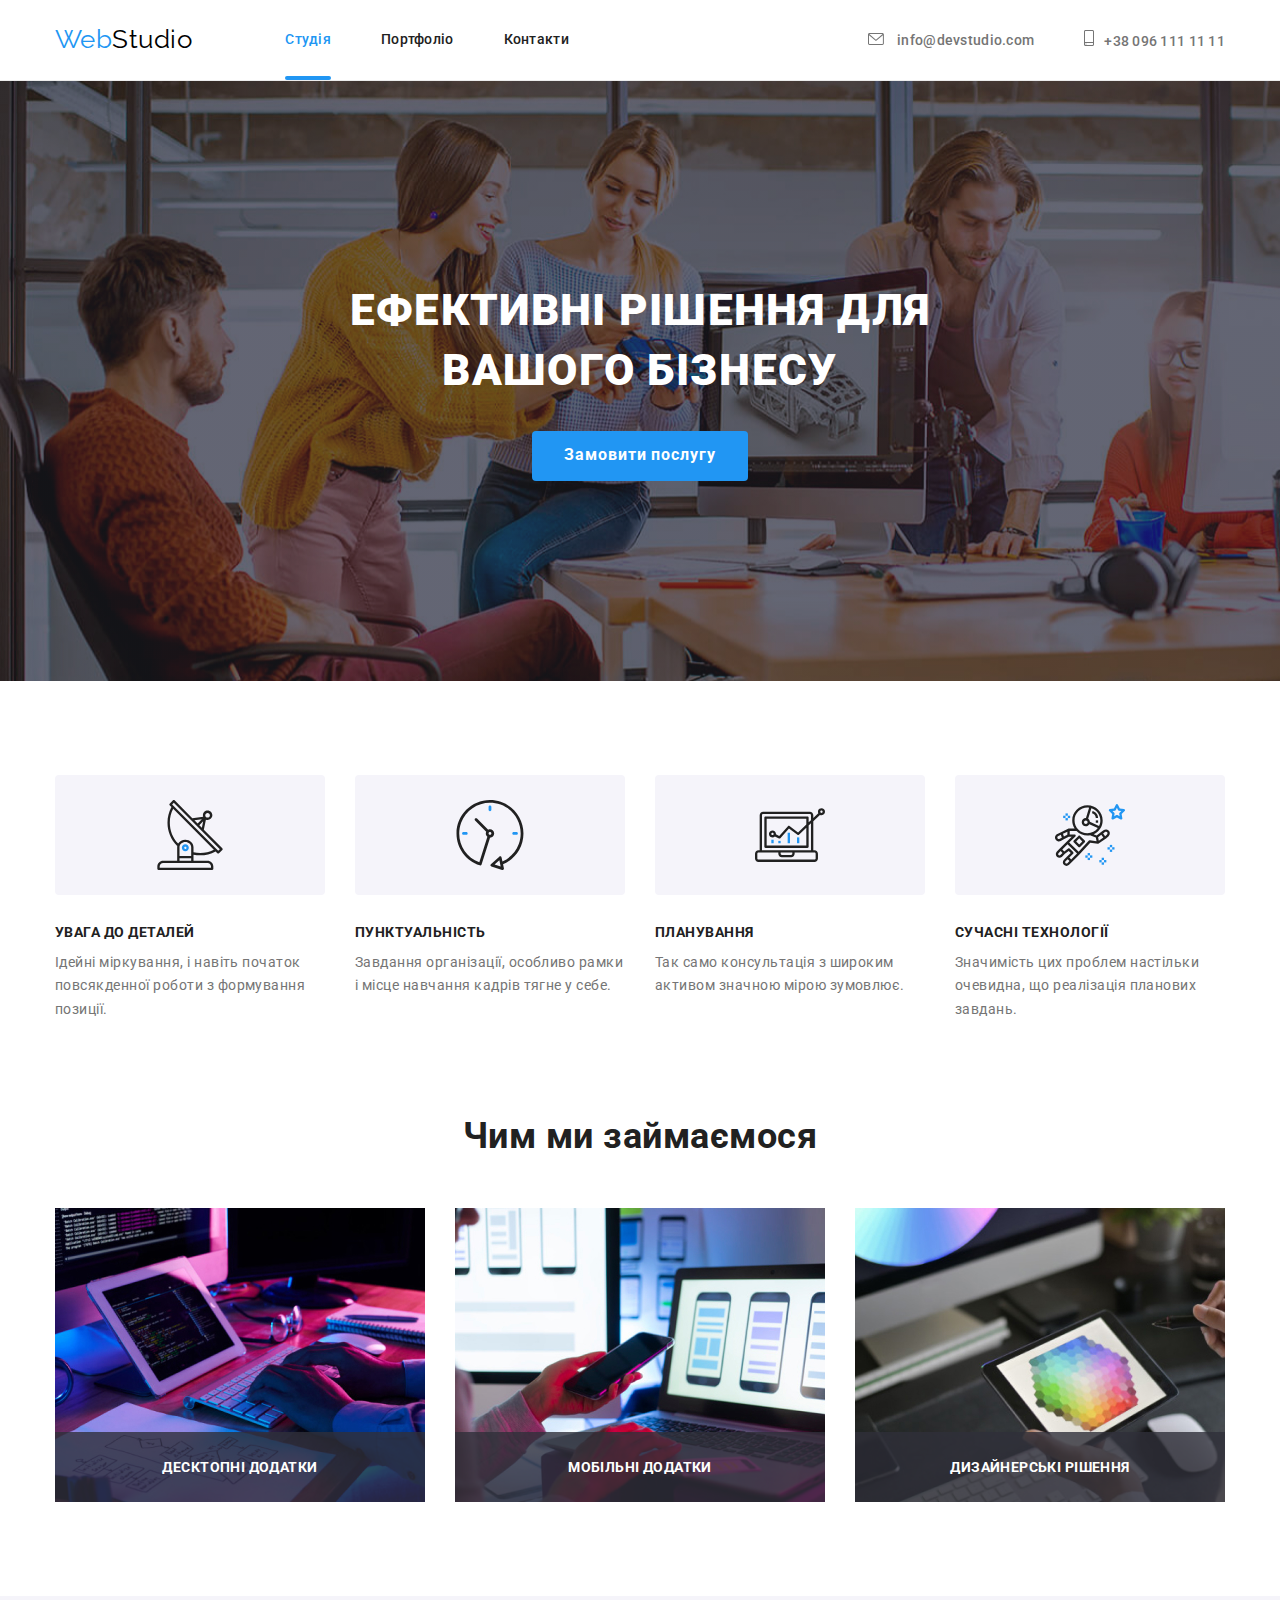
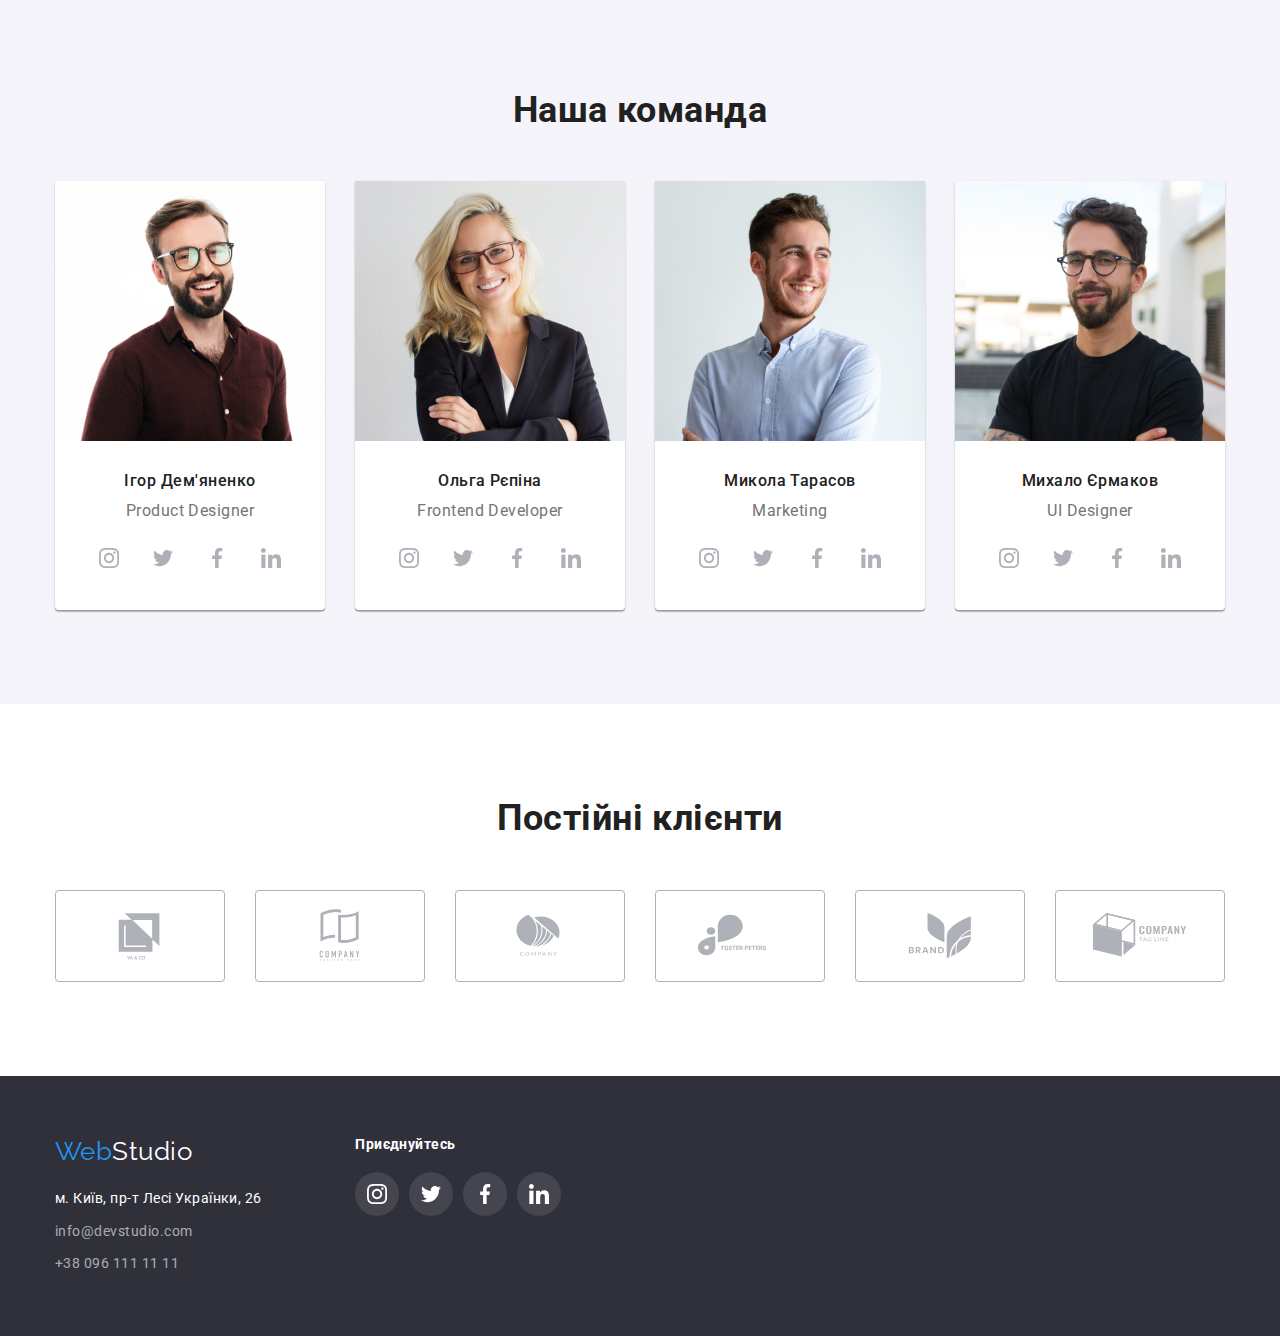
==== commit 7247ca3e: "1" ====
--- a/index.html
+++ b/index.html
@@ -23,7 +23,7 @@
           <!-- Меню навігації -->
           <ul class="menu list">
             <li class="item"><a class="link current" href="./index.html">Студія</a></li>
-            <li class="item"><a class="link " href="./portfolio.html">Портфоліо</a></li>
+            <li class="item"><a class="link" href="./portfolio.html">Портфоліо</a></li>
             <li class="item"><a class="link" href="#contacts">Контакти</a></li>
           </ul>
         </nav>
@@ -54,7 +54,7 @@
       <section class="section hero">
         <div class="container">
           <h1 class="hero-title">Ефективні рішення для вашого бізнесу</h1>
-          <button class="button-order" type="button">Замовити послугу</button>
+          <button class="button-order" data-modal-open type="button">Замовити послугу</button>
         </div>
       </section>
 
@@ -112,7 +112,7 @@
 
       <!-- Чим займаємося -->
 
-      <section class="section">
+      <section class="section ">
         <div class="container">
           <h2 class="section-title work-title">Чим ми займаємося</h2>
           <ul class="work list">
@@ -356,8 +356,6 @@
             </li>
           </ul>
         </div>
-
-       
       </section>
 
       <!-- Постійні клієнти -->
@@ -404,13 +402,16 @@
           </ul>
         </div>
       </section>
-           <!-- </div>
-             <div class="modal">
-      <div class="modal-window">
-        <button class="close-button" type="button"></button>
-        <form action="#"></form>
+
+      <div class="modal is-hidden" data-modal>
+        <div class="modal-window">
+          <button class="close-button" data-modal-close type="button">
+            <svg class="icon icon-close" width="11" height="11">
+              <use xlink:href="./images/icons.svg#icon-close"></use>
+            </svg>
+          </button>
+        </div>
       </div>
-     </div> -->
     </main>
 
     <!-- Підвал -->
@@ -429,7 +430,13 @@
             <!-- Контакти -->
             <ul class="contact-footer list">
               <li class="item">
-                <a class="link" target="_blank" rel="noopener noreferrer" href="mailto:info@devstudio.com">info@devstudio.com</a>
+                <a
+                  class="link"
+                  target="_blank"
+                  rel="noopener noreferrer"
+                  href="mailto:info@devstudio.com"
+                  >info@devstudio.com</a
+                >
               </li>
               <li class="item"><a class="link" href="tel:+380961111111">+38 096 111 11 11</a></li>
             </ul>
@@ -476,5 +483,6 @@
         </div>
       </div>
     </footer>
+    <script src="./js/modal.js"></script>
   </body>
 </html>
--- a/css/styles.css
+++ b/css/styles.css
@@ -14,6 +14,14 @@
     letter-spacing: 0.03em;
 }
 
+*
+{
+    padding: 0;
+    margin: 0;
+}
+button{
+    cursor: pointer;
+}
 img{
     display: block;
 }
@@ -123,6 +131,8 @@
     font-size: 14px;
     line-height: 1.14;
     letter-spacing: 0.02em;
+
+    transition: color 250ms cubic-bezier(0.4, 0, 0.2, 1);
    
 }
 .menu .link:hover,
@@ -150,6 +160,8 @@
     font-size: 14px;
     line-height: 1.14;
     letter-spacing: 0.02em;
+
+    transition: color 250ms cubic-bezier(0.4, 0, 0.2, 1)
 }
 
 .contact .link:hover,
@@ -368,6 +380,9 @@
     width: 44px;
     height: 44px;
     border-radius: 50%;
+
+    transition: color 250ms cubic-bezier(0.4, 0, 0.2, 1), 
+                background-color 250ms cubic-bezier(0.4, 0, 0.2, 1);
 }
 
 .team-social-link:hover,
@@ -397,6 +412,9 @@
     height: 92px;
     border: 1px solid #AFB1B8;
     border-radius: 4px;
+
+    transition: color 250ms cubic-bezier(0.4, 0, 0.2, 1),
+                border-color 250ms cubic-bezier(0.4, 0, 0.2, 1);
 }
 
 .customers-link:hover,
@@ -431,11 +449,14 @@
     text-decoration: none;
     font-size: 14px;
     line-height: 1.7;
+
+    transition: color 250ms cubic-bezier(0.4, 0, 0.2, 1);
+                
 }
 .addres-link:hover,
 .addres-link:focus{
     color: var(--accent-color);
-    font-style: normal;
+  
 }
 .contact-footer .link{
     color: rgba(255, 255, 255, 0.6);
@@ -444,6 +465,9 @@
     font-style: normal;
     font-size: 14px;
     line-height: 1.7;
+
+transition: color 250ms cubic-bezier(0.4, 0, 0.2, 1);
+        
 }
 .contact-footer .item:not(:last-child){
 margin-bottom: 9px;
@@ -453,7 +477,6 @@
 .contact-footer .link.link:hover,
 .contact-footer .link.link:focus{
     color: var(--accent-color);
-    font-style: normal;
 }
 
 .footer-social-link{
@@ -464,6 +487,7 @@
 }
 .social-title{
     color: #FFFFFF;
+    margin-bottom: 20px;
 
     font-weight: 700;
     font-size: 14px;
@@ -481,6 +505,9 @@
     height: 44px;
     border-radius: 50%;
     background-color: rgba(255, 255, 255, 0.1);
+
+    transition: background-color 250ms cubic-bezier(0.4, 0, 0.2, 1);
+           
 }
 .footer-social-link:hover,
 .footer-social-link:focus{
@@ -525,7 +552,11 @@
     font-weight: 500;
     font-size: 16px;
     line-height: 1.6;
-    letter-spacing: 0.03em
+    letter-spacing: 0.03em;
+
+    transition: background-color 250ms cubic-bezier(0.4, 0, 0.2, 1),
+                box-shadow 250ms cubic-bezier(0.4, 0, 0.2, 1),
+                color 250ms cubic-bezier(0.4, 0, 0.2, 1);
 }
 
 
@@ -545,6 +576,9 @@
     flex-wrap: wrap;
     gap: 30px; 
     box-sizing: border-box;  
+
+    transition: box-shadow 250ms cubic-bezier(0.4, 0, 0.2, 1);
+    
 }
 .portfolio .item:hover,
 .portfolio .item:focus{
@@ -553,10 +587,7 @@
                 1px 4px 6px rgba(0, 0, 0, 0.16);            
 }
 
-.portfolio .link:hover .portfolio-downtitle,
-.portfolio .link:focus .portfolio-downtitle{
-    transform: translateY(0);
-}
+
 
 .portfolio .title{
     font-weight: 700;
@@ -586,10 +617,15 @@
     letter-spacing: 0.03em;
     background-color: rgba(33, 150, 243, 0.9);
     color: #FFFFFF;
+   
+    transform: translateY(101%);
     transition: transform 250ms cubic-bezier(0.4, 0, 0.2, 1);
-
-    transform: translateY(101%);
    
+}
+
+.portfolio .link:hover .portfolio-downtitle,
+.portfolio .link:focus .portfolio-downtitle {
+    transform: translateY(0);
 }
 
 .portfolio .item{
@@ -622,24 +658,47 @@
     display: flex;
     justify-content: center;
     align-items: center;
+
+    scale: 1;
+    
+    transition: scale 250ms cubic-bezier(0.4, 0, 0.2, 1);
 }
 
 .modal-window{
-display: flex;
-width: 528px;
-height: 581px;
-background-color: #FFFFFF;
-justify-content: end;
-align-items: flex-start;
+    display: flex;
+    width: 528px;
+    height: 581px;
+    background-color: #FFFFFF;
+    justify-content: end;
+    align-items: flex-start;
+    border-radius: 4px;
+
+    box-shadow: 0px 1px 3px rgba(0, 0, 0, 0.12), 
+                0px 1px 1px rgba(0, 0, 0, 0.14), 
+                0px 2px 1px rgba(0, 0, 0, 0.2);
+    
 }
 
 .close-button{
-
-width: 30px;
-height: 30px;
-border-radius: 50%; 
-border:1px solid rgba(0, 0, 0, 0.1);
-
-margin-top: 8px;
-margin-right: 8px;
+    display: flex;
+    justify-content: center;
+    align-items: center;
+    
+    width: 30px;
+    height: 30px;
+    border-radius: 50%; 
+    border:1px solid rgba(0, 0, 0, 0.1);
+
+    margin-top: 8px;
+    margin-right: 8px;
+
+
+
+}
+
+.is-hidden {
+    visibility: hidden;
+    opacity: 0;
+    scale: 0;
+    pointer-events: 0;
 }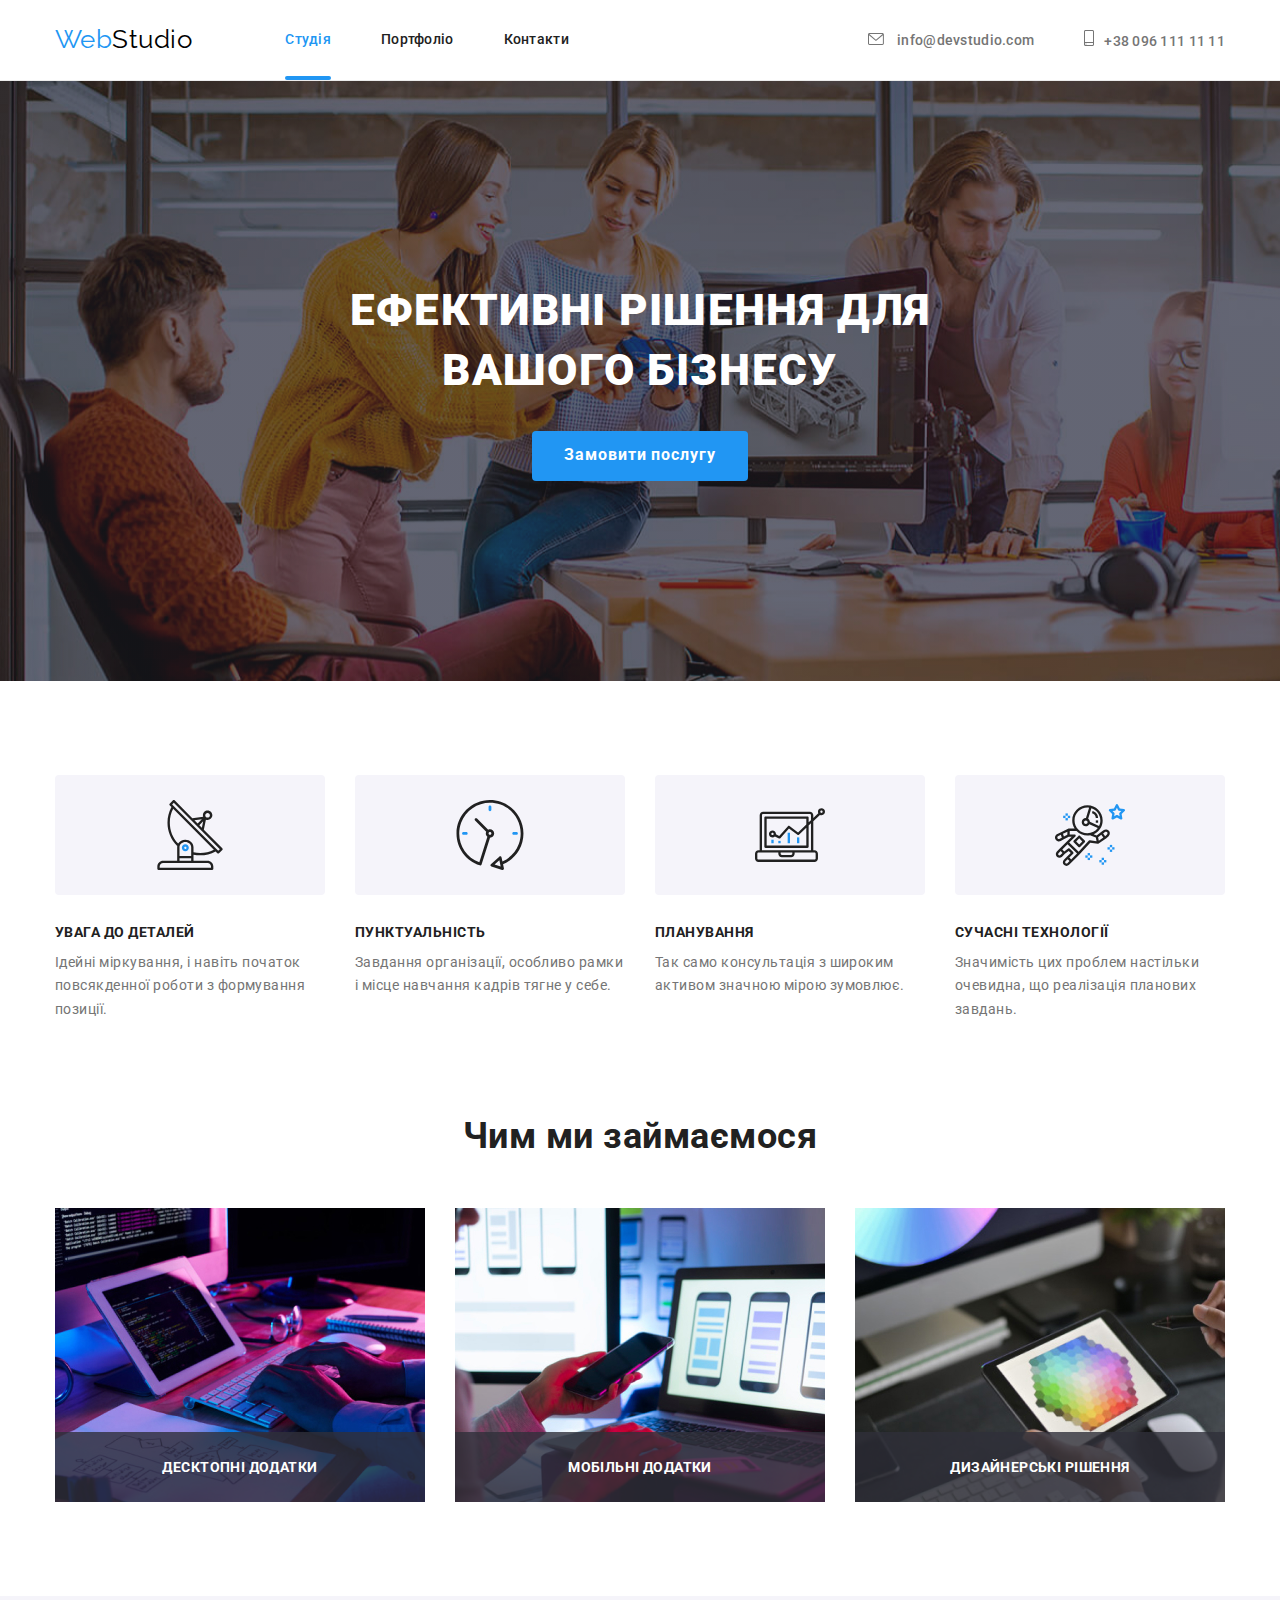
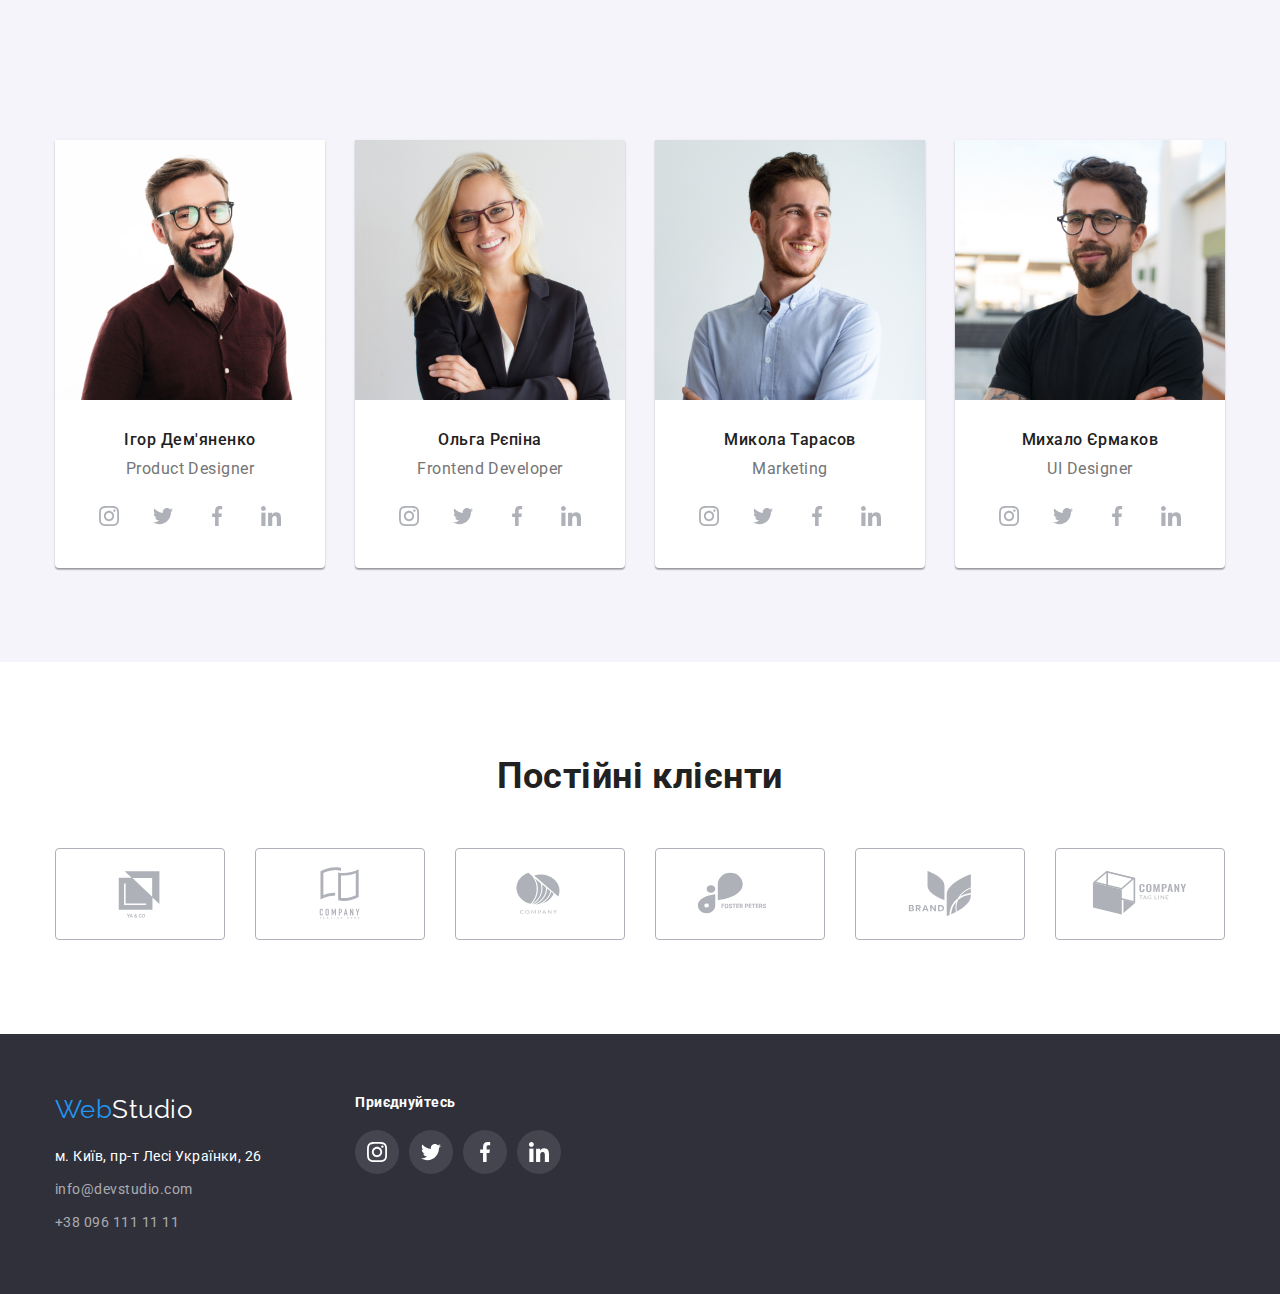
==== commit f8a35ce3: "1" ====
--- a/index.html
+++ b/index.html
@@ -112,12 +112,12 @@
 
       <!-- Чим займаємося -->
 
-      <section class="section ">
+      <section class="section">
         <div class="container">
           <h2 class="section-title work-title">Чим ми займаємося</h2>
           <ul class="work list">
             <li class="item">
-              <img class="image" src="./images/img1.jpg" alt="Створення програм" width="370" />
+              <img class="image" src="./images/img1.jpg" alt="Десктопні додатки" width="370" />
               <p class="downtitle">Десктопні додатки</p>
             </li>
             <li class="item">
@@ -125,7 +125,7 @@
               <p class="downtitle">Мобільні додатки</p>
             </li>
             <li class="item">
-              <img class="image" src="./images/img3.jpg" alt="Дизайн" width="370" />
+              <img class="image" src="./images/img3.jpg" alt="Дизайнерські рішення" width="370" />
               <p class="downtitle">Дизайнерські рішення</p>
             </li>
           </ul>
@@ -136,7 +136,7 @@
 
       <section class="section team-background">
         <div class="container">
-          <h2 class="section-title team-title">Наша команда</h2>
+          <h2 class="section-title team-title"></h2>
           <ul class="team list">
             <li class="item">
               <img
--- a/css/styles.css
+++ b/css/styles.css
@@ -678,11 +678,12 @@
                 0px 2px 1px rgba(0, 0, 0, 0.2);
     
 }
-
+/* Модальне вікно */
 .close-button{
     display: flex;
     justify-content: center;
     align-items: center;
+    background-color: transparent;
     
     width: 30px;
     height: 30px;
@@ -691,9 +692,6 @@
 
     margin-top: 8px;
     margin-right: 8px;
-
-
-
 }
 
 .is-hidden {
